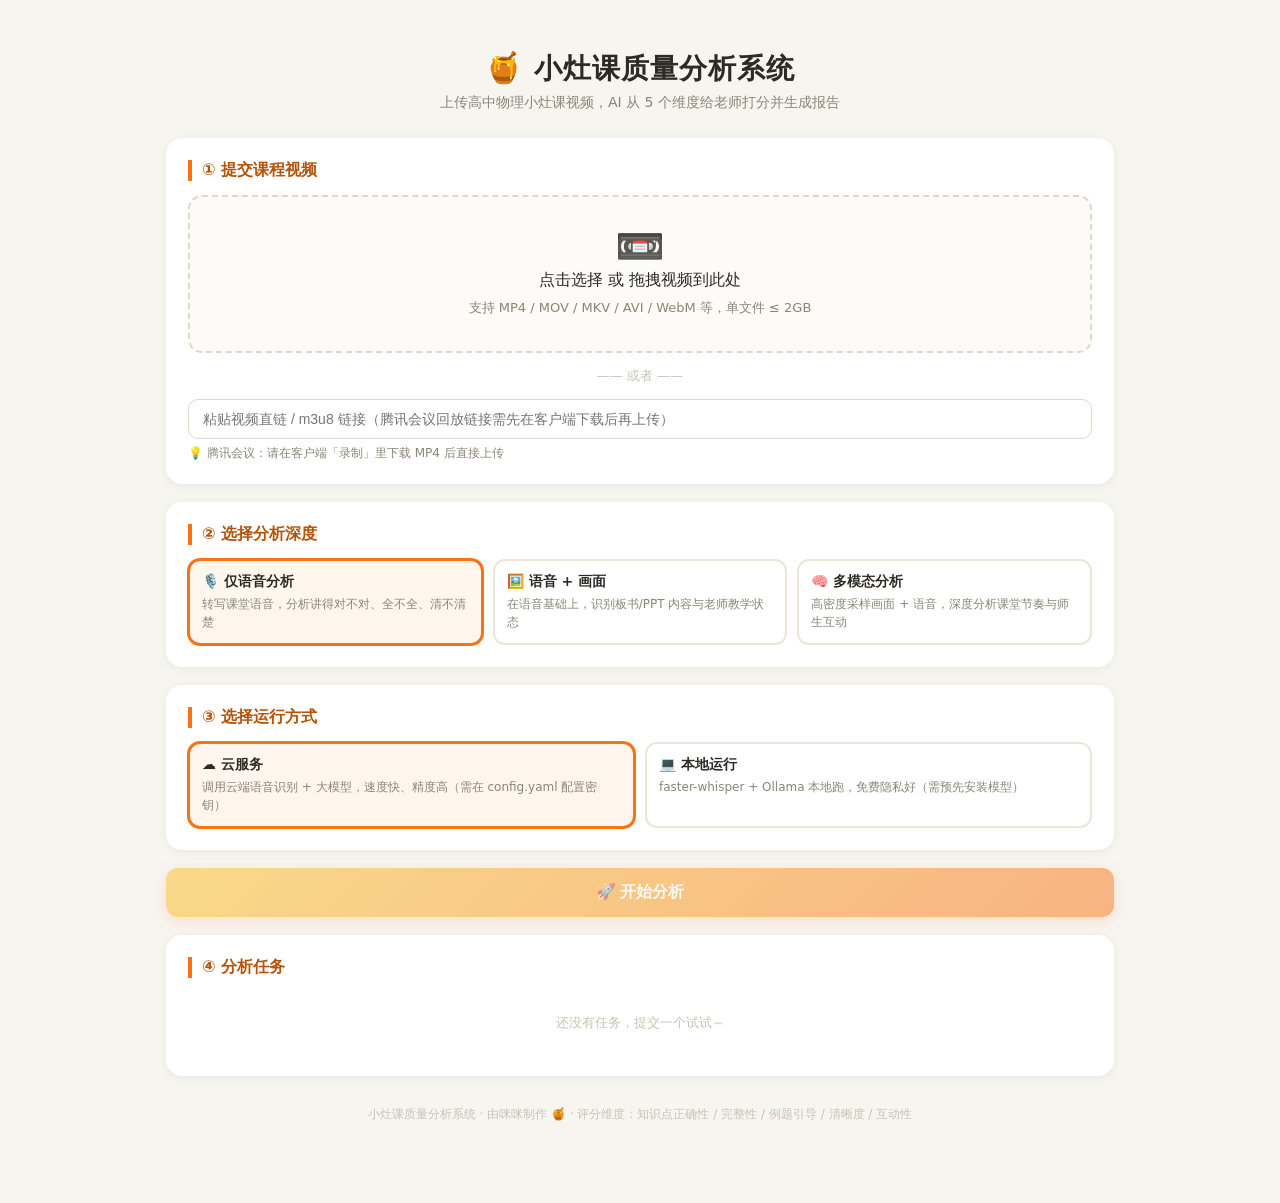
==== xiaocao-analyzer/frontend/index.html @ 163a944e "feat: 小灶课质量分析系统 — 老师授课质量 AI 分析 (语音转写+画面识别+五维评分+报告)" ====
<!DOCTYPE html>
<html lang="zh-CN">
<head>
<meta charset="utf-8">
<meta name="viewport" content="width=device-width, initial-scale=1">
<title>小灶课质量分析系统 🍯</title>
<style>
  :root { --orange:#f97316; --amber:#fbbf24; --bg:#f7f5f0; --card:#fff; --ink:#2d2a26; --sub:#8a8578; }
  * { box-sizing:border-box; margin:0; padding:0; }
  body { font-family:"PingFang SC","Microsoft YaHei",system-ui,sans-serif; background:var(--bg); color:var(--ink); }
  .wrap { max-width: 980px; margin:0 auto; padding: 24px 16px 80px; }
  header { text-align:center; padding: 26px 0 8px; }
  header h1 { font-size:28px; letter-spacing:1px; }
  header h1 .bee { font-size:30px; }
  header p { color:var(--sub); font-size:14px; margin-top:6px; }
  .card { background:var(--card); border-radius:16px; padding:22px; box-shadow:0 2px 10px rgba(0,0,0,.06); margin-top:18px; }
  .card h2 { font-size:16px; margin-bottom:14px; color:#b45309; border-left:4px solid var(--orange); padding-left:10px; }
  .drop { border:2px dashed #e0d8c8; border-radius:14px; padding:26px; text-align:center; cursor:pointer;
          transition:.2s; background:#fdfbf7; }
  .drop:hover, .drop.drag { border-color:var(--orange); background:#fff7ed; }
  .drop .big { font-size:40px; }
  .drop .tip { color:var(--sub); font-size:13px; margin-top:8px; }
  .drop .file-name { margin-top:8px; font-weight:600; color:var(--orange); }
  .or { text-align:center; color:#c9c2b4; font-size:13px; margin:14px 0; }
  .url-row { display:flex; gap:10px; }
  .url-row input { flex:1; padding:11px 14px; border:1px solid #e0d8c8; border-radius:10px; font-size:14px; outline:none; }
  .url-row input:focus { border-color:var(--orange); }
  .url-hint { font-size:12px; color:var(--sub); margin-top:6px; }
  .opts { display:grid; grid-template-columns:repeat(3,1fr); gap:10px; }
  .opt { border:2px solid #ece5d8; border-radius:12px; padding:12px; cursor:pointer; transition:.15s; background:#fff; }
  .opt:hover { border-color:var(--amber); }
  .opt.sel { border-color:var(--orange); background:#fff7ed; box-shadow:0 0 0 1px var(--orange); }
  .opt .t { font-weight:700; font-size:14px; }
  .opt .d { font-size:12px; color:var(--sub); margin-top:4px; line-height:1.5; }
  .opts2 { display:grid; grid-template-columns:repeat(2,1fr); gap:10px; }
  .btn { width:100%; margin-top:18px; padding:14px; border:0; border-radius:12px; font-size:16px; font-weight:700;
         color:#fff; background:linear-gradient(135deg,#fbbf24,#f97316); cursor:pointer; transition:.2s;
         box-shadow:0 4px 14px rgba(249,115,22,.3); }
  .btn:hover { transform:translateY(-1px); box-shadow:0 6px 18px rgba(249,115,22,.4); }
  .btn:disabled { opacity:.5; cursor:not-allowed; transform:none; }
  .task { border:1px solid #eee5d5; border-radius:14px; padding:16px 18px; margin-top:12px; background:#fff; }
  .task .top { display:flex; justify-content:space-between; align-items:center; gap:10px; }
  .task .name { font-weight:600; font-size:14px; overflow:hidden; text-overflow:ellipsis; white-space:nowrap; }
  .task .tags { font-size:12px; color:var(--sub); margin-top:4px; }
  .st { font-size:12px; padding:3px 10px; border-radius:20px; white-space:nowrap; }
  .st.queued { background:#f0ece4; color:#7a7468; }
  .st.running { background:#fef3c7; color:#b45309; }
  .st.done { background:#d1fae5; color:#047857; }
  .st.failed { background:#fee2e2; color:#b91c1c; }
  .bar { height:8px; background:#f0ece4; border-radius:6px; margin-top:10px; overflow:hidden; }
  .bar i { display:block; height:100%; background:linear-gradient(90deg,#fbbf24,#f97316); transition:width .5s; }
  .msg { font-size:12px; color:var(--sub); margin-top:6px; }
  .err { font-size:12px; color:#b91c1c; margin-top:6px; white-space:pre-wrap; }
  .score-row { display:flex; align-items:center; justify-content:space-between; margin-top:10px; gap:10px; flex-wrap:wrap; }
  .score { font-size:22px; font-weight:800; color:var(--orange); }
  .dl { display:inline-block; padding:8px 16px; background:var(--orange); color:#fff; border-radius:10px;
        text-decoration:none; font-size:13px; font-weight:600; }
  .dl:hover { background:#ea6a0c; }
  .empty { text-align:center; color:#c9c2b4; font-size:13px; padding:22px 0; }
  footer { text-align:center; color:#c9c2b4; font-size:12px; margin-top:30px; }
  @media (max-width:640px){ .opts { grid-template-columns:1fr; } }
</style>
</head>
<body>
<div class="wrap">
  <header>
    <h1><span class="bee">🍯</span> 小灶课质量分析系统</h1>
    <p>上传高中物理小灶课视频，AI 从 5 个维度给老师打分并生成报告</p>
  </header>

  <div class="card">
    <h2>① 提交课程视频</h2>
    <div class="drop" id="drop">
      <div class="big">📼</div>
      <div>点击选择 或 拖拽视频到此处</div>
      <div class="tip">支持 MP4 / MOV / MKV / AVI / WebM 等，单文件 ≤ 2GB</div>
      <div class="file-name" id="fileName"></div>
    </div>
    <input type="file" id="fileInput" accept="video/*" hidden>

    <div class="or">—— 或者 ——</div>
    <div class="url-row">
      <input id="urlInput" placeholder="粘贴视频直链 / m3u8 链接（腾讯会议回放链接需先在客户端下载后再上传）">
    </div>
    <div class="url-hint">💡 腾讯会议：请在客户端「录制」里下载 MP4 后直接上传</div>
  </div>

  <div class="card">
    <h2>② 选择分析深度</h2>
    <div class="opts" id="levelOpts">
      <div class="opt" data-v="speech"><div class="t">🎙️ 仅语音分析</div><div class="d">转写课堂语音，分析讲得对不对、全不全、清不清楚</div></div>
      <div class="opt" data-v="speech_vision"><div class="t">🖼️ 语音 + 画面</div><div class="d">在语音基础上，识别板书/PPT 内容与老师教学状态</div></div>
      <div class="opt" data-v="multimodal"><div class="t">🧠 多模态分析</div><div class="d">高密度采样画面 + 语音，深度分析课堂节奏与师生互动</div></div>
    </div>
  </div>

  <div class="card">
    <h2>③ 选择运行方式</h2>
    <div class="opts2" id="modeOpts">
      <div class="opt" data-v="cloud"><div class="t">☁️ 云服务</div><div class="d">调用云端语音识别 + 大模型，速度快、精度高（需在 config.yaml 配置密钥）</div></div>
      <div class="opt" data-v="local"><div class="t">💻 本地运行</div><div class="d">faster-whisper + Ollama 本地跑，免费隐私好（需预先安装模型）</div></div>
    </div>
  </div>

  <button class="btn" id="submitBtn" disabled>🚀 开始分析</button>
  <div class="err" id="formErr"></div>

  <div class="card">
    <h2>④ 分析任务</h2>
    <div id="taskList"><div class="empty">还没有任务，提交一个试试～</div></div>
  </div>

  <footer>小灶课质量分析系统 · 由咪咪制作 🍯 · 评分维度：知识点正确性 / 完整性 / 例题引导 / 清晰度 / 互动性</footer>
</div>

<script>
const $ = s => document.querySelector(s);
let selectedLevel = "speech", selectedMode = "cloud";
let chosenFile = null, chosenName = "";

// 分析深度 / 运行方式选择
document.querySelectorAll("#levelOpts .opt").forEach(el => {
  el.onclick = () => {
    document.querySelectorAll("#levelOpts .opt").forEach(x => x.classList.remove("sel"));
    el.classList.add("sel"); selectedLevel = el.dataset.v;
  };
});
document.querySelectorAll("#modeOpts .opt").forEach(el => {
  el.onclick = () => {
    document.querySelectorAll("#modeOpts .opt").forEach(x => x.classList.remove("sel"));
    el.classList.add("sel"); selectedMode = el.dataset.v;
  };
});
document.querySelector("#levelOpts .opt").classList.add("sel");
document.querySelector("#modeOpts .opt").classList.add("sel");

// 上传
const drop = $("#drop"), fi = $("#fileInput");
drop.onclick = () => fi.click();
drop.ondragover = e => { e.preventDefault(); drop.classList.add("drag"); };
drop.ondragleave = () => drop.classList.remove("drag");
drop.ondrop = e => {
  e.preventDefault(); drop.classList.remove("drag");
  if (e.dataTransfer.files.length) setFile(e.dataTransfer.files[0]);
};
fi.onchange = () => { if (fi.files.length) setFile(fi.files[0]); };
function setFile(f) {
  chosenFile = f; chosenName = f.name;
  $("#fileName").textContent = "✅ " + f.name + "（" + (f.size/1024/1024).toFixed(1) + " MB）";
  checkSubmit();
}
$("#urlInput").oninput = checkSubmit;

function checkSubmit() {
  const hasUrl = $("#urlInput").value.trim().length > 0;
  $("#submitBtn").disabled = !(chosenFile || hasUrl);
}

// 提交
$("#submitBtn").onclick = async () => {
  const url = $("#urlInput").value.trim();
  const fd = new FormData();
  fd.append("analysis_level", selectedLevel);
  fd.append("run_mode", selectedMode);
  if (chosenFile) fd.append("file", chosenFile);
  else fd.append("url", url);
  if (chosenName) fd.append("name", chosenName);
  $("#submitBtn").disabled = true;
  $("#formErr").textContent = "";
  try {
    const r = await fetch("/api/tasks", { method:"POST", body: fd });
    const data = await r.json();
    if (!r.ok) throw new Error(data.detail || "提交失败");
    chosenFile = null; chosenName = ""; fi.value = "";
    $("#fileName").textContent = ""; $("#urlInput").value = "";
    checkSubmit();
    renderTask(data, true);
  } catch (e) {
    $("#formErr").textContent = "❌ " + e.message;
    checkSubmit();
  }
};

// 任务列表渲染
const LEVEL_NAME = { speech:"仅语音", speech_vision:"语音+画面", multimodal:"多模态" };
const MODE_NAME = { cloud:"云服务", local:"本地" };
const ST_NAME = { queued:"排队中", running:"处理中", done:"已完成", failed:"失败" };
const ST_CLS = { queued:"queued", running:"running", done:"done", failed:"failed" };

function renderTask(t, prepend) {
  let list = $("#taskList");
  if (prepend) {
    list.innerHTML = "";
  } else if (list.querySelector(".empty")) {
    list.innerHTML = "";
  }
  const el = document.createElement("div");
  el.className = "task"; el.id = "task-" + t.id;
  list.prepend(el);
  updateTaskEl(el, t);
}

function updateTaskEl(el, t) {
  const tags = `${LEVEL_NAME[t.analysis_level]||t.analysis_level} · ${MODE_NAME[t.run_mode]||t.run_mode}`;
  let extra = "";
  if (t.status === "done" && t.total_score != null) {
    extra = `<div class="score-row"><div class="score">总分 ${t.total_score.toFixed(1)} / 10</div>
      <a class="dl" href="/api/tasks/${t.id}/report">📄 下载报告</a></div>`;
  }
  if (t.status === "failed" && t.error) {
    extra = `<div class="err">❌ ${t.error.replace(/</g,"&lt;")}</div>`;
  }
  el.innerHTML = `
    <div class="top"><div>
      <div class="name">📼 ${t.display_name.replace(/</g,"&lt;")}</div>
      <div class="tags">${tags} · ${t.created_at}</div>
    </div>
    <span class="st ${ST_CLS[t.status]||""}">${ST_NAME[t.status]||t.status}</span></div>
    <div class="bar"><i style="width:${t.progress||0}%"></i></div>
    <div class="msg">${t.message||""}</div>${extra}`;
}

// 轮询
async function refresh() {
  try {
    const r = await fetch("/api/tasks");
    const tasks = await r.json();
    if (!tasks.length) return;
    if (!$("#taskList .task")) {
      tasks.slice().reverse().forEach(t => renderTask(t, true));
    } else {
      tasks.forEach(t => {
        const el = document.getElementById("task-" + t.id);
        if (el) updateTaskEl(el, t);
      });
    }
  } catch(e) { /* 忽略瞬时错误 */ }
}
setInterval(refresh, 2500);
refresh();
</script>
</body>
</html>
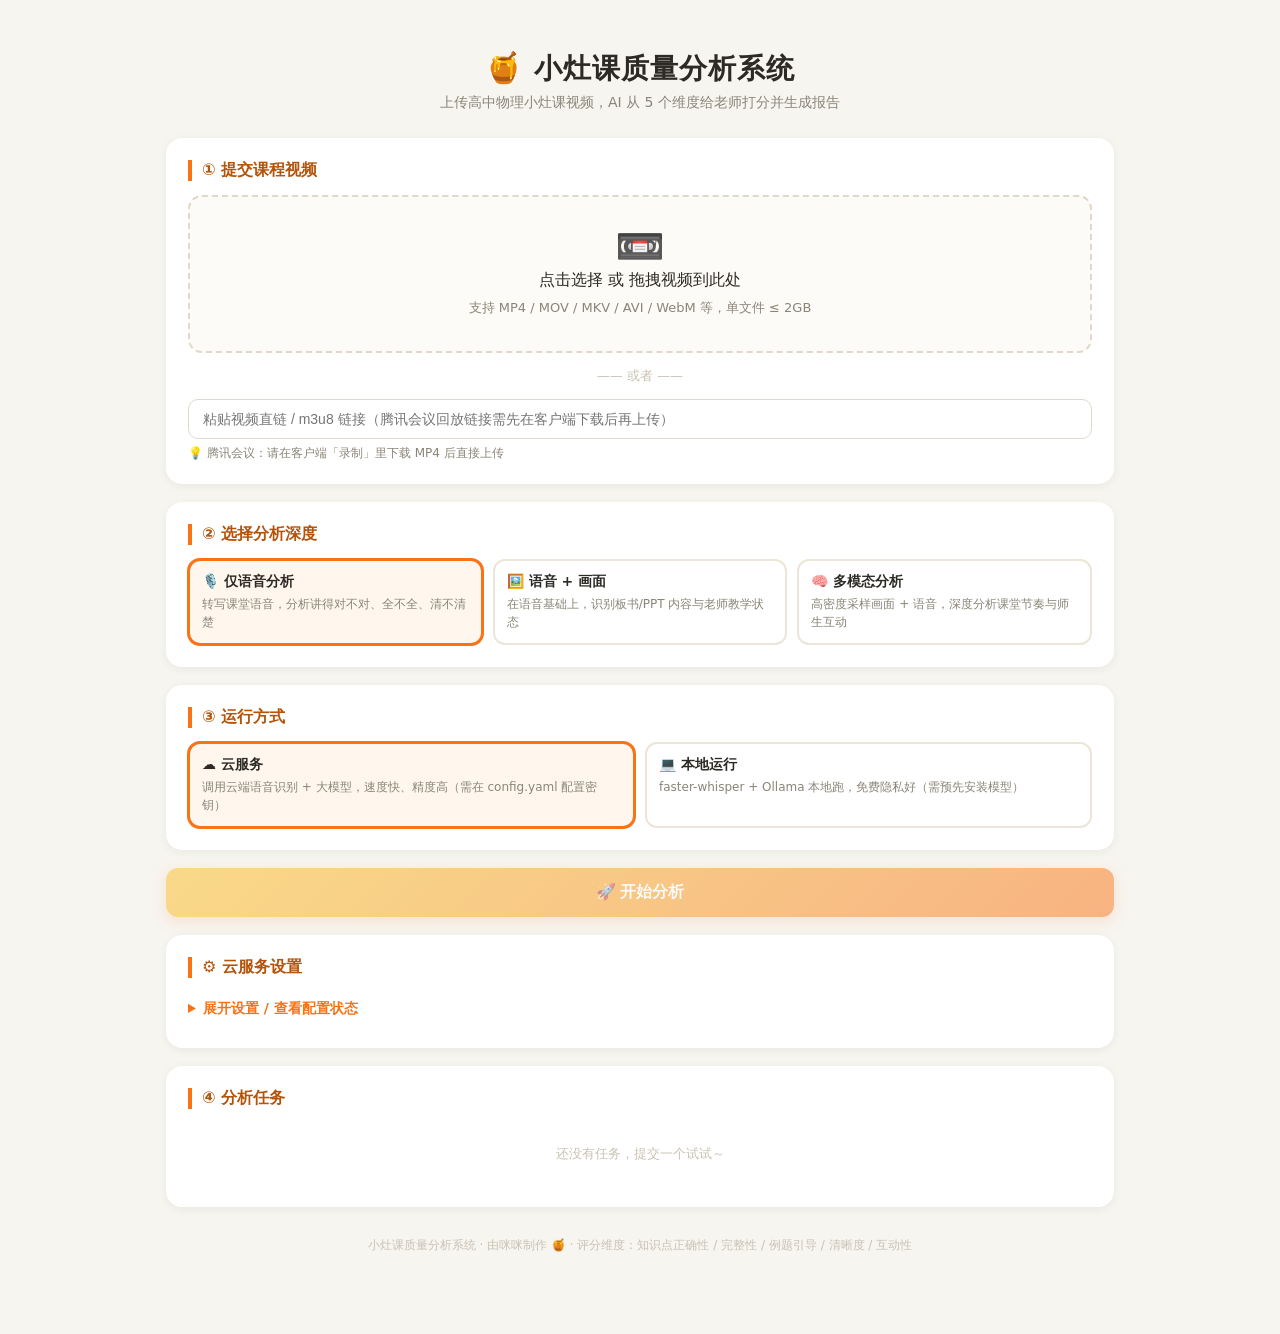
==== commit e96d19cb: "feat: xiaocao-analyzer 支持 Windows exe — 设置页/自动降级/打包入口/spec+workflow" ====
--- a/xiaocao-analyzer/frontend/index.html
+++ b/xiaocao-analyzer/frontend/index.html
@@ -26,6 +26,17 @@
   .url-row input { flex:1; padding:11px 14px; border:1px solid #e0d8c8; border-radius:10px; font-size:14px; outline:none; }
   .url-row input:focus { border-color:var(--orange); }
   .url-hint { font-size:12px; color:var(--sub); margin-top:6px; }
+  details.set { margin-top:4px; }
+  details.set summary { cursor:pointer; font-size:14px; color:var(--orange); font-weight:700; padding:8px 0; }
+  .set-body { padding-top:6px; }
+  .set-row { display:flex; gap:8px; margin-bottom:8px; align-items:center; }
+  .set-row label { width:96px; font-size:12px; color:var(--sub); flex-shrink:0; }
+  .set-row input { flex:1; padding:8px 10px; border:1px solid #e0d8c8; border-radius:8px; font-size:13px; outline:none; }
+  .set-row input:focus { border-color:var(--orange); }
+  .set-ok { font-size:12px; color:#047857; font-weight:600; }
+  .set-no { font-size:12px; color:#b45309; }
+  .set-save { padding:9px 26px; border:0; border-radius:9px; background:linear-gradient(135deg,#fbbf24,#f97316); color:#fff; font-weight:700; cursor:pointer; }
+  .set-hint { font-size:12px; color:var(--sub); line-height:1.8; margin-top:10px; }
   .opts { display:grid; grid-template-columns:repeat(3,1fr); gap:10px; }
   .opt { border:2px solid #ece5d8; border-radius:12px; padding:12px; cursor:pointer; transition:.15s; background:#fff; }
   .opt:hover { border-color:var(--amber); }
@@ -95,7 +106,7 @@
   </div>
 
   <div class="card">
-    <h2>③ 选择运行方式</h2>
+    <h2>③ 运行方式</h2>
     <div class="opts2" id="modeOpts">
       <div class="opt" data-v="cloud"><div class="t">☁️ 云服务</div><div class="d">调用云端语音识别 + 大模型，速度快、精度高（需在 config.yaml 配置密钥）</div></div>
       <div class="opt" data-v="local"><div class="t">💻 本地运行</div><div class="d">faster-whisper + Ollama 本地跑，免费隐私好（需预先安装模型）</div></div>
@@ -104,6 +115,27 @@
 
   <button class="btn" id="submitBtn" disabled>🚀 开始分析</button>
   <div class="err" id="formErr"></div>
+
+  <div class="card">
+    <h2>⚙️ 云服务设置</h2>
+    <details class="set">
+      <summary id="setSummary">展开设置 / 查看配置状态</summary>
+      <div class="set-body">
+        <div class="set-row"><label>评分模型 Key</label><input id="setLlmKey" placeholder="DeepSeek / 通义 / OpenAI 密钥（必填，云模式核心）"><span id="setLlmSt" class="set-no">未配置</span></div>
+        <div class="set-row"><label>评分模型地址</label><input id="setLlmBase" placeholder="https://api.deepseek.com/v1"></div>
+        <div class="set-row"><label>评分模型名</label><input id="setLlmModel" placeholder="deepseek-chat"></div>
+        <div class="set-row"><label>画面模型 Key</label><input id="setVisKey" placeholder="阿里云百炼等视觉模型密钥（画面分析用，可不填）"><span id="setVisSt" class="set-no">未配置</span></div>
+        <div class="set-row"><label>画面模型地址</label><input id="setVisBase" placeholder="https://dashscope.aliyuncs.com/compatible-mode/v1"></div>
+        <div class="set-row"><label>画面模型名</label><input id="setVisModel" placeholder="qwen-vl-max"></div>
+        <div class="set-row"><label>转写模型 Key</label><input id="setWhisperKey" placeholder="云端语音转写密钥（不填则自动用本地 faster-whisper）"><span id="setWhisperSt" class="set-no">未配置</span></div>
+        <div class="set-row"><label>转写模型地址</label><input id="setWhisperBase" placeholder="https://api.openai.com/v1"></div>
+        <div class="set-row"><label>转写模型名</label><input id="setWhisperModel" placeholder="whisper-1"></div>
+        <button class="set-save" id="setSave">💾 保存设置</button>
+        <div class="set-hint">💡 云端模式至少需要「评分模型 Key」。不配转写 Key 时自动用本地 faster-whisper（首次自动下载模型，国内镜像加速）；
+        本地模式（不填任何 Key）需要电脑上安装 <b>Ollama</b> 并拉取模型：<code>ollama pull qwen2.5:14b</code>。</div>
+      </div>
+    </details>
+  </div>
 
   <div class="card">
     <h2>④ 分析任务</h2>
@@ -238,6 +270,50 @@
 }
 setInterval(refresh, 2500);
 refresh();
+
+// ---------- 云服务设置 ----------
+async function loadSettings() {
+  try {
+    const r = await fetch("/api/settings");
+    const s = await r.json();
+    const put = (id, v) => { if (v) document.getElementById(id).value = v; };
+    put("setLlmBase", s.llm_cloud.api_base); put("setLlmModel", s.llm_cloud.model);
+    put("setVisBase", s.vision_cloud.api_base); put("setVisModel", s.vision_cloud.model);
+    put("setWhisperBase", s.whisper_cloud.api_base); put("setWhisperModel", s.whisper_cloud.model);
+    const st = (id, ok) => {
+      const el = document.getElementById(id);
+      el.textContent = ok ? "✅ 已配置" : "未配置";
+      el.className = ok ? "set-ok" : "set-no";
+    };
+    st("setLlmSt", s.llm_cloud.configured); st("setVisSt", s.vision_cloud.configured); st("setWhisperSt", s.whisper_cloud.configured);
+  } catch(e) {}
+}
+$("#setSave").onclick = async () => {
+  const body = {
+    llm_api_key: $("#setLlmKey").value.trim(),
+    llm_base_url: $("#setLlmBase").value.trim(),
+    llm_model: $("#setLlmModel").value.trim(),
+    vision_api_key: $("#setVisKey").value.trim(),
+    vision_base_url: $("#setVisBase").value.trim(),
+    vision_model: $("#setVisModel").value.trim(),
+    whisper_api_key: $("#setWhisperKey").value.trim(),
+    whisper_base_url: $("#setWhisperBase").value.trim(),
+    whisper_model: $("#setWhisperModel").value.trim(),
+  };
+  const btn = $("#setSave");
+  btn.disabled = true; btn.textContent = "保存中…";
+  try {
+    const r = await fetch("/api/settings", { method:"PUT", headers:{"Content-Type":"application/json"}, body: JSON.stringify(body) });
+    const d = await r.json();
+    if (!r.ok) throw new Error(d.detail || "保存失败");
+    btn.textContent = "✅ 已保存";
+    loadSettings();
+  } catch(e) {
+    btn.textContent = "❌ " + e.message;
+  }
+  setTimeout(() => { btn.disabled = false; btn.textContent = "💾 保存设置"; }, 1800);
+};
+loadSettings();
 </script>
 </body>
 </html>
